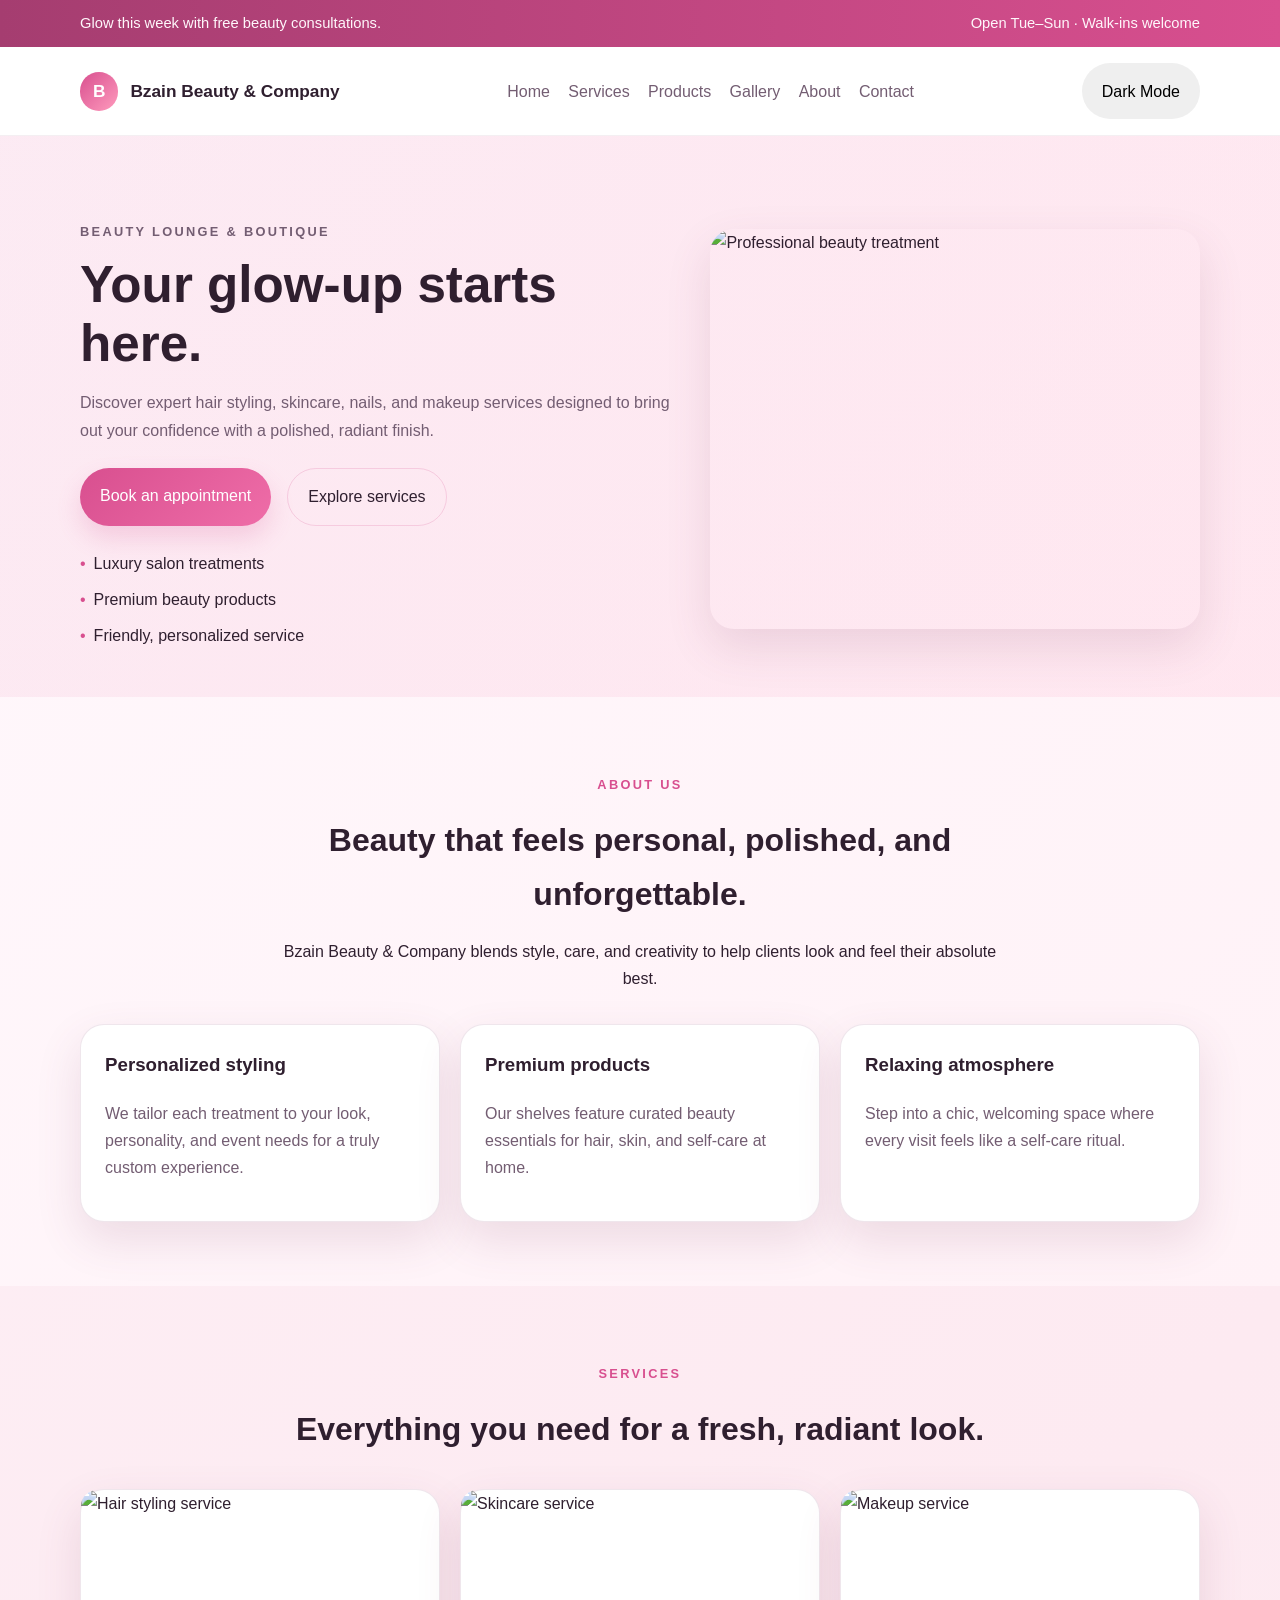
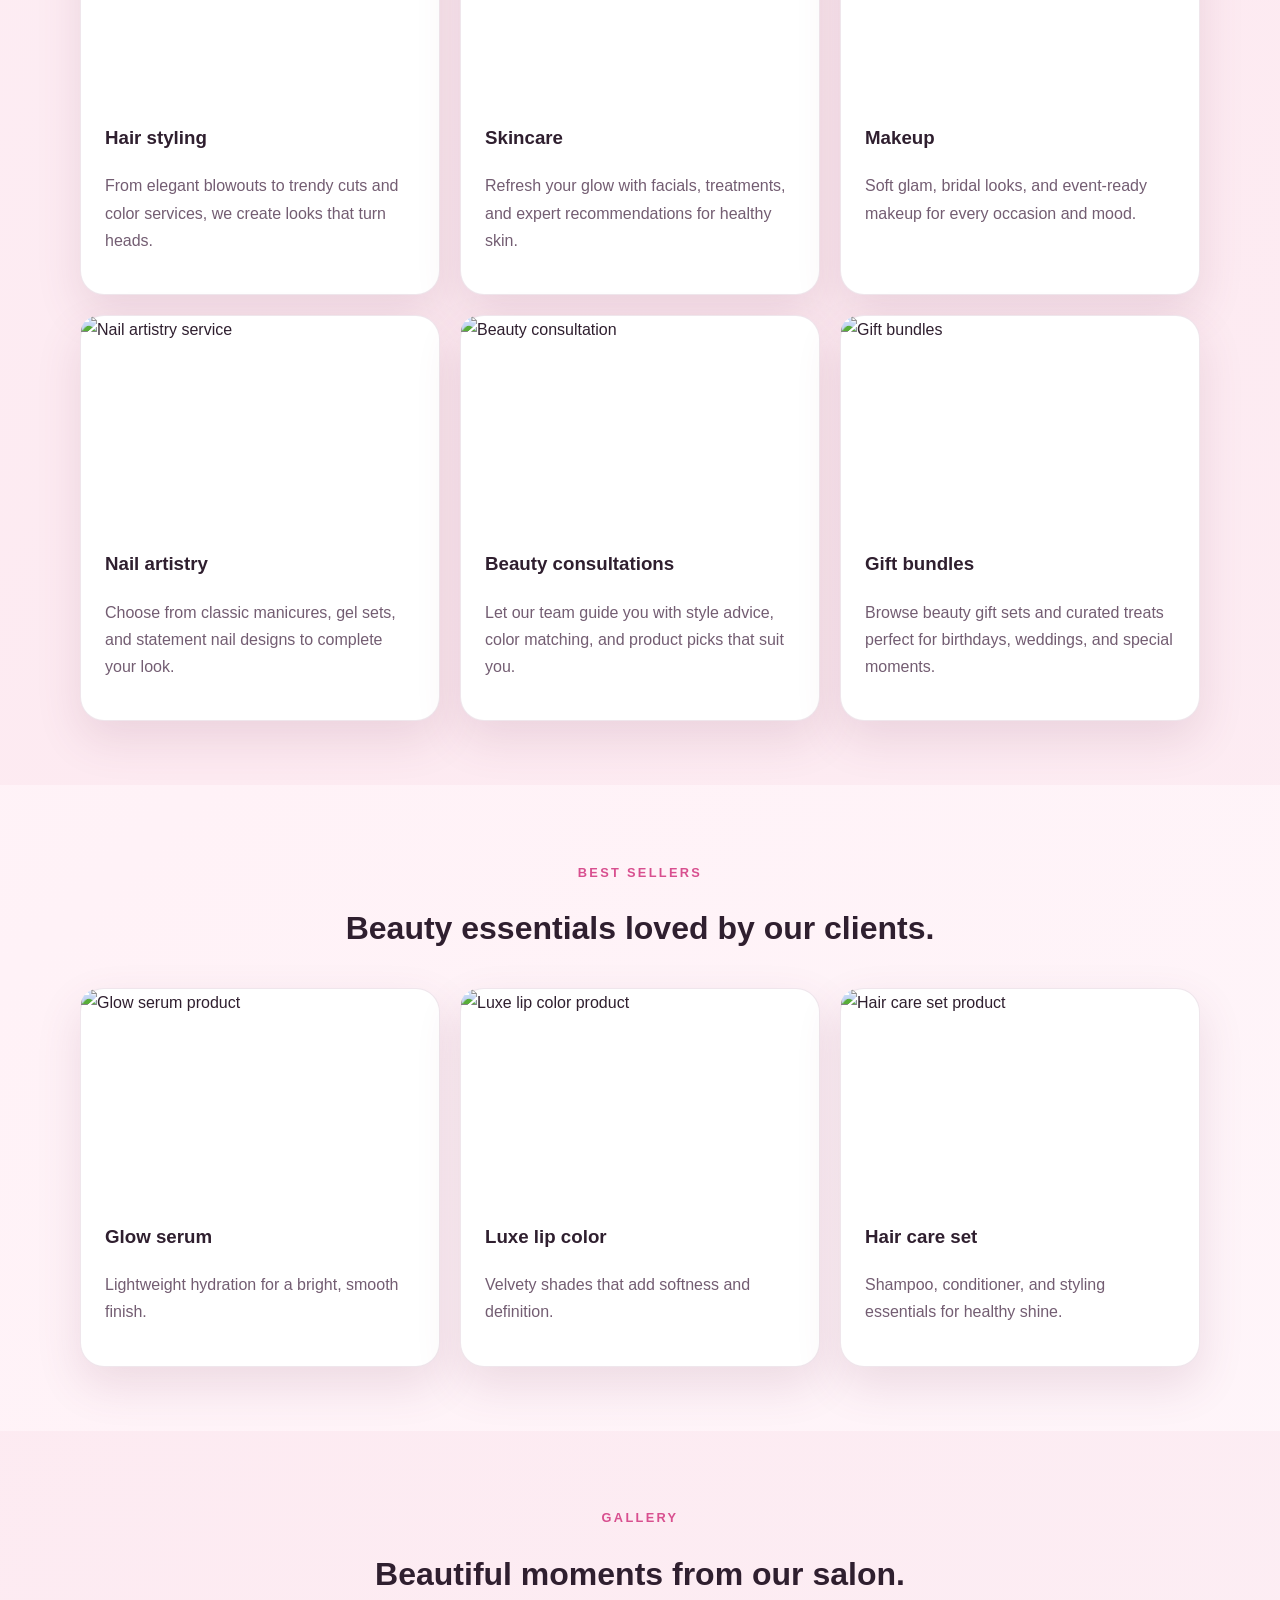
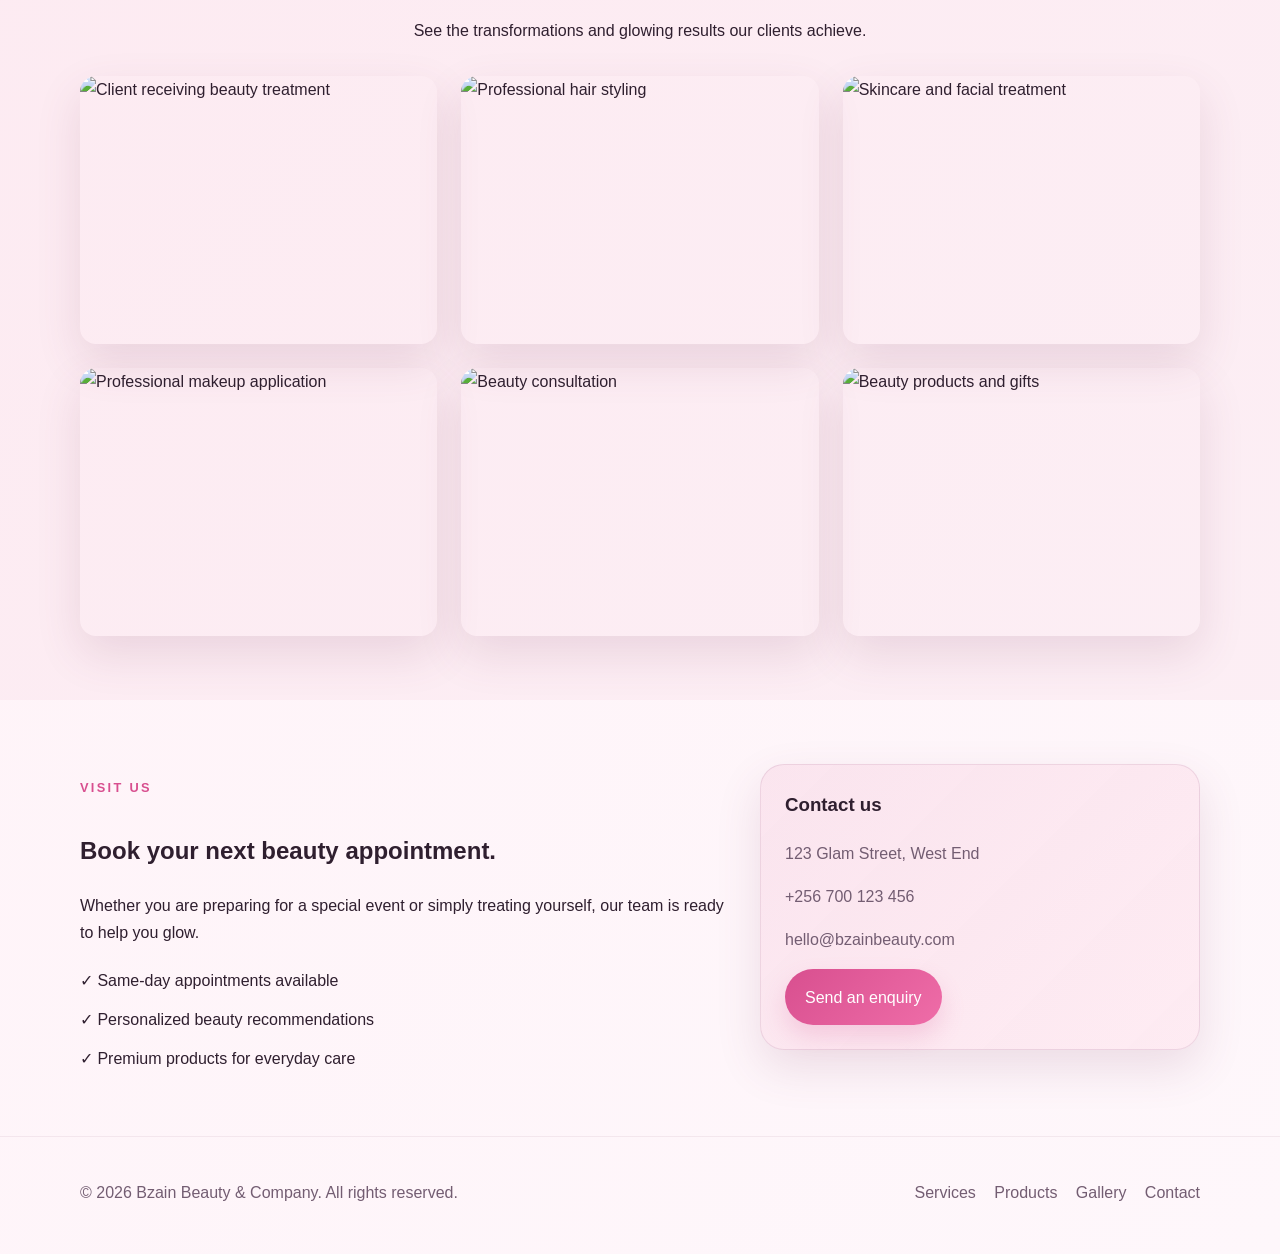
==== index.html @ 94d3f404 "Add files via upload" ====
<!DOCTYPE html>
<html lang="en">
  <head>
    <meta charset="UTF-8" />
    <meta name="viewport" content="width=device-width, initial-scale=1.0" />
    <title>Bzain Beauty & Company</title>
    <link rel="stylesheet" href="styles.css" />
  </head>
  <body>
    <div class="topbar">
      <div class="container topbar-inner">
        <span>Glow this week with free beauty consultations.</span>
        <span>Open Tue–Sun · Walk-ins welcome</span>
      </div>
    </div>

    <header class="site-header">
      <div class="container header-inner">
        <a href="#home" class="brand">
          <span class="brand-mark">B</span>
          <span>Bzain Beauty &amp; Company</span>
        </a>
        <nav class="nav-links" aria-label="Primary navigation">
          <a href="#home">Home</a>
          <a href="#services">Services</a>
          <a href="#products">Products</a>
          <a href="#gallery">Gallery</a>
          <a href="#about">About</a>
          <a href="#contact">Contact</a>
        </nav>
        <button class="cta-btn" id="themeToggle">Dark Mode</button>
      </div>
    </header>

    <main id="home">
      <section class="hero">
        <div class="container hero-grid">
          <div class="hero-copy">
            <p class="eyebrow">Beauty lounge & boutique</p>
            <h1>Your glow-up starts here.</h1>
            <p>
              Discover expert hair styling, skincare, nails, and makeup services designed to bring out
              your confidence with a polished, radiant finish.
            </p>
            <div class="hero-actions">
              <a href="#contact" class="btn btn-primary">Book an appointment</a>
              <a href="#services" class="btn btn-secondary">Explore services</a>
            </div>
            <ul class="hero-list">
              <li>Luxury salon treatments</li>
              <li>Premium beauty products</li>
              <li>Friendly, personalized service</li>
            </ul>
          </div>

          <div class="hero-panel">
            <img src="https://images.unsplash.com/photo-1570158268183-d296b2892211?w=600&h=400&fit=crop" alt="Professional beauty treatment" class="hero-image" />
          </div>
        </div>
      </section>

      <section class="section" id="about">
        <div class="container section-heading">
          <p class="eyebrow">About us</p>
          <h2>Beauty that feels personal, polished, and unforgettable.</h2>
          <p>
            Bzain Beauty &amp; Company blends style, care, and creativity to help clients look and feel their absolute best.
          </p>
        </div>
        <div class="container about-grid">
          <article class="info-card">
            <h3>Personalized styling</h3>
            <p>We tailor each treatment to your look, personality, and event needs for a truly custom experience.</p>
          </article>
          <article class="info-card">
            <h3>Premium products</h3>
            <p>Our shelves feature curated beauty essentials for hair, skin, and self-care at home.</p>
          </article>
          <article class="info-card">
            <h3>Relaxing atmosphere</h3>
            <p>Step into a chic, welcoming space where every visit feels like a self-care ritual.</p>
          </article>
        </div>
      </section>

      <section class="section section-alt" id="services">
        <div class="container section-heading">
          <p class="eyebrow">Services</p>
          <h2>Everything you need for a fresh, radiant look.</h2>
        </div>
        <div class="container cards-grid">
          <article class="program-card">
            <img src="https://images.unsplash.com/photo-1515886657613-9f3515b0c78f?w=400&h=300&fit=crop" alt="Hair styling service" class="card-image" />
            <h3>Hair styling</h3>
            <p>From elegant blowouts to trendy cuts and color services, we create looks that turn heads.</p>
          </article>
          <article class="program-card">
            <img src="https://images.unsplash.com/photo-1552880954-842b63c91d4a?w=400&h=300&fit=crop" alt="Skincare service" class="card-image" />
            <h3>Skincare</h3>
            <p>Refresh your glow with facials, treatments, and expert recommendations for healthy skin.</p>
          </article>
          <article class="program-card">
            <img src="https://images.unsplash.com/photo-1598827166235-91fef8609e94?w=400&h=300&fit=crop" alt="Makeup service" class="card-image" />
            <h3>Makeup</h3>
            <p>Soft glam, bridal looks, and event-ready makeup for every occasion and mood.</p>
          </article>
          <article class="program-card">
            <img src="https://images.unsplash.com/photo-1604654894610-df63bc536371?w=400&h=300&fit=crop" alt="Nail artistry service" class="card-image" />
            <h3>Nail artistry</h3>
            <p>Choose from classic manicures, gel sets, and statement nail designs to complete your look.</p>
          </article>
          <article class="program-card">
            <img src="https://images.unsplash.com/photo-1590654175212-53ee9e01a451?w=400&h=300&fit=crop" alt="Beauty consultation" class="card-image" />
            <h3>Beauty consultations</h3>
            <p>Let our team guide you with style advice, color matching, and product picks that suit you.</p>
          </article>
          <article class="program-card">
            <img src="https://images.unsplash.com/photo-1599643478518-a784e5dc4c8f?w=400&h=300&fit=crop" alt="Gift bundles" class="card-image" />
            <h3>Gift bundles</h3>
            <p>Browse beauty gift sets and curated treats perfect for birthdays, weddings, and special moments.</p>
          </article>
        </div>
      </section>

      <section class="section" id="products">
        <div class="container section-heading">
          <p class="eyebrow">Best sellers</p>
          <h2>Beauty essentials loved by our clients.</h2>
        </div>
        <div class="container cards-grid">
          <article class="program-card">
            <img src="https://images.unsplash.com/photo-1556228578-8c89e6adf883?w=400&h=300&fit=crop" alt="Glow serum product" class="card-image" />
            <h3>Glow serum</h3>
            <p>Lightweight hydration for a bright, smooth finish.</p>
          </article>
          <article class="program-card">
            <img src="https://images.unsplash.com/photo-1599599810694-e3517b5d7c1f?w=400&h=300&fit=crop" alt="Luxe lip color product" class="card-image" />
            <h3>Luxe lip color</h3>
            <p>Velvety shades that add softness and definition.</p>
          </article>
          <article class="program-card">
            <img src="https://images.unsplash.com/photo-1535632066927-ab7c9ab60908?w=400&h=300&fit=crop" alt="Hair care set product" class="card-image" />
            <h3>Hair care set</h3>
            <p>Shampoo, conditioner, and styling essentials for healthy shine.</p>
          </article>
        </div>
      </section>

      <section class="section section-alt" id="gallery">
        <div class="container section-heading">
          <p class="eyebrow">Gallery</p>
          <h2>Beautiful moments from our salon.</h2>
          <p>See the transformations and glowing results our clients achieve.</p>
        </div>
        <div class="container gallery-grid">
          <div class="gallery-item">
            <img src="https://images.unsplash.com/photo-1570158268183-d296b2892211?w=600&h=400&fit=crop" alt="Client receiving beauty treatment" />
          </div>
          <div class="gallery-item">
            <img src="https://images.unsplash.com/photo-1515886657613-9f3515b0c78f?w=600&h=400&fit=crop" alt="Professional hair styling" />
          </div>
          <div class="gallery-item">
            <img src="https://images.unsplash.com/photo-1552880954-842b63c91d4a?w=600&h=400&fit=crop" alt="Skincare and facial treatment" />
          </div>
          <div class="gallery-item">
            <img src="https://images.unsplash.com/photo-1598827166235-91fef8609e94?w=600&h=400&fit=crop" alt="Professional makeup application" />
          </div>
          <div class="gallery-item">
            <img src="https://images.unsplash.com/photo-1590654175212-53ee9e01a451?w=600&h=400&fit=crop" alt="Beauty consultation" />
          </div>
          <div class="gallery-item">
            <img src="https://images.unsplash.com/photo-1599643478518-a784e5dc4c8f?w=600&h=400&fit=crop" alt="Beauty products and gifts" />
          </div>
        </div>
      </section>

      <section class="section" id="contact">
        <div class="container admissions-grid">
          <div>
            <p class="eyebrow">Visit us</p>
            <h2>Book your next beauty appointment.</h2>
            <p>
              Whether you are preparing for a special event or simply treating yourself, our team is ready to help you glow.
            </p>
            <div class="check-list">
              <div>✓ Same-day appointments available</div>
              <div>✓ Personalized beauty recommendations</div>
              <div>✓ Premium products for everyday care</div>
            </div>
          </div>
          <div class="contact-card">
            <h3>Contact us</h3>
            <p>123 Glam Street, West End</p>
            <p>+256 700 123 456</p>
            <p>hello@bzainbeauty.com</p>
            <a href="mailto:hello@bzainbeauty.com" class="btn btn-primary">Send an enquiry</a>
          </div>
        </div>
      </section>
    </main>

    <footer class="site-footer">
      <div class="container footer-inner">
        <p>© <span id="year"></span> Bzain Beauty &amp; Company. All rights reserved.</p>
        <nav class="footer-nav" aria-label="Footer navigation">
          <a href="#services">Services</a>
          <a href="#products">Products</a>
          <a href="#gallery">Gallery</a>
          <a href="#contact">Contact</a>
        </nav>
      </div>
    </footer>

    <script src="script.js"></script>
  </body>
</html>
---- styles.css ----
:root {
  --bg: #fff8fc;
  --surface: #ffffff;
  --text: #2f1f2f;
  --muted: #735d72;
  --primary: #d84f8f;
  --primary-dark: #b73a73;
  --accent: #ff9bbd;
  --border: rgba(120, 55, 96, 0.12);
  --shadow: 0 18px 45px rgba(127, 62, 102, 0.14);
}

* {
  box-sizing: border-box;
}

html {
  scroll-behavior: smooth;
}

body {
  margin: 0;
  font-family: "Segoe UI", Tahoma, Geneva, Verdana, sans-serif;
  background: linear-gradient(135deg, #fff8fc 0%, #fff2f7 45%, #fef7fb 100%);
  color: var(--text);
  line-height: 1.7;
}

a {
  color: inherit;
}

img {
  max-width: 100%;
  display: block;
}

button {
  font: inherit;
}

.container {
  width: min(1120px, calc(100% - 2rem));
  margin: 0 auto;
}

.topbar {
  background: linear-gradient(90deg, #a53d70, #d84f8f);
  color: #fff7fb;
  font-size: 0.92rem;
}

.topbar-inner {
  display: flex;
  justify-content: space-between;
  gap: 1rem;
  padding: 0.7rem 0;
  flex-wrap: wrap;
}

.site-header {
  position: sticky;
  top: 0;
  z-index: 20;
  background: rgba(255, 255, 255, 0.92);
  backdrop-filter: blur(10px);
  border-bottom: 1px solid rgba(120, 55, 96, 0.08);
}

.header-inner {
  display: flex;
  align-items: center;
  justify-content: space-between;
  gap: 1rem;
  padding: 1rem 0;
}

.brand {
  display: inline-flex;
  align-items: center;
  gap: 0.75rem;
  text-decoration: none;
  font-weight: 700;
  font-size: 1.08rem;
}

.brand-mark {
  display: grid;
  place-items: center;
  width: 2.4rem;
  height: 2.4rem;
  border-radius: 50%;
  background: linear-gradient(135deg, var(--primary), var(--accent));
  color: white;
}

.nav-links,
.footer-nav {
  display: flex;
  gap: 1.15rem;
  flex-wrap: wrap;
}

.nav-links a,
.footer-nav a {
  color: var(--muted);
  text-decoration: none;
}

.cta-btn,
.btn {
  border: none;
  cursor: pointer;
  border-radius: 999px;
  padding: 0.9rem 1.25rem;
  display: inline-block;
  text-decoration: none;
  transition: transform 0.2s ease, box-shadow 0.2s ease, background-color 0.2s ease;
}

.cta-btn:hover,
.btn:hover {
  transform: translateY(-1px);
}

.btn-primary {
  background: linear-gradient(135deg, var(--primary), #ef6da8);
  color: white;
  box-shadow: 0 12px 24px rgba(216, 79, 143, 0.2);
}

.btn-primary:hover {
  background: var(--primary-dark);
}

.btn-secondary {
  background: transparent;
  color: var(--text);
  border: 1px solid rgba(216, 79, 143, 0.2);
}

.hero {
  padding: 4.5rem 0 3rem;
  background: linear-gradient(120deg, rgba(216, 79, 143, 0.08), rgba(255, 155, 189, 0.14));
}

.hero-grid {
  display: grid;
  grid-template-columns: 1.1fr 0.9fr;
  gap: 2rem;
  align-items: center;
}

.eyebrow {
  text-transform: uppercase;
  letter-spacing: 0.18em;
  color: var(--primary);
  font-size: 0.8rem;
  margin-bottom: 0.8rem;
  display: inline-block;
  font-weight: 700;
}

.hero-copy h1 {
  font-size: clamp(2.3rem, 4vw, 3.5rem);
  line-height: 1.15;
  margin: 0 0 1rem;
}

.hero-copy p {
  color: var(--muted);
  max-width: 44rem;
}

.hero-actions {
  display: flex;
  gap: 1rem;
  flex-wrap: wrap;
  margin: 1.5rem 0;
}

.hero-list {
  list-style: none;
  padding: 0;
  margin: 0;
  display: grid;
  gap: 0.55rem;
  color: var(--text);
}

.hero-list li::before {
  content: "•";
  color: var(--primary);
  margin-right: 0.5rem;
}

.hero-panel {
  display: grid;
  gap: 1rem;
}

.stats-card,
.hero-highlight,
.info-card,
.program-card,
.contact-card {
  background: var(--surface);
  border: 1px solid var(--border);
  border-radius: 24px;
  box-shadow: var(--shadow);
}

.stats-card {
  display: grid;
  grid-template-columns: repeat(3, minmax(0, 1fr));
  padding: 1.25rem;
  gap: 1rem;
}

.stats-card div {
  display: grid;
  gap: 0.25rem;
}

.stats-card strong {
  font-size: 1.35rem;
  color: var(--primary);
}

.hero-highlight {
  padding: 1.4rem 1.5rem;
  background: linear-gradient(135deg, rgba(216, 79, 143, 0.11), rgba(255, 155, 189, 0.12));
}

.hero-highlight h3 {
  margin-top: 0;
  margin-bottom: 0.5rem;
}

.section {
  padding: 4rem 0;
}

.section-alt {
  background: rgba(216, 79, 143, 0.05);
}

.section-heading {
  text-align: center;
  max-width: 46rem;
  margin: 0 auto 2rem;
}

.section-heading h2 {
  margin: 0.3rem 0 0.7rem;
  font-size: clamp(1.8rem, 2.5vw, 2.4rem);
}

.about-grid,
.cards-grid,
.admissions-grid {
  display: grid;
  gap: 1.25rem;
}

.about-grid {
  grid-template-columns: repeat(3, minmax(0, 1fr));
}

.info-card,
.program-card,
.contact-card {
  padding: 1.5rem;
}

.cards-grid {
  grid-template-columns: repeat(3, minmax(0, 1fr));
}

.program-card h3,
.info-card h3,
.contact-card h3 {
  margin-top: 0;
}

.program-card p,
.info-card p,
.contact-card p {
  color: var(--muted);
}

.admissions-grid {
  grid-template-columns: 1.2fr 0.8fr;
  align-items: start;
}

.check-list {
  display: grid;
  gap: 0.75rem;
  margin-top: 1.25rem;
  color: var(--text);
}

.contact-card {
  background: linear-gradient(135deg, rgba(216, 79, 143, 0.1), rgba(255, 155, 189, 0.12));
}

.site-footer {
  padding: 1.6rem 0 2rem;
  border-top: 1px solid rgba(120, 55, 96, 0.08);
}

.footer-inner {
  display: flex;
  justify-content: space-between;
  align-items: center;
  gap: 1rem;
  flex-wrap: wrap;
  color: var(--muted);
}

.dark-mode {
  --bg: #1a1017;
  --surface: #26141f;
  --text: #fff3f8;
  --muted: #e0b8c8;
  --border: rgba(255, 255, 255, 0.09);
  background: #1a1017;
}

.dark-mode .site-header,
.dark-mode .topbar,
.dark-mode .site-footer {
  background: #140b11;
}

.dark-mode .site-header {
  border-color: rgba(255, 255, 255, 0.08);
}

.dark-mode .btn-secondary {
  border-color: rgba(255, 255, 255, 0.16);
}

/* Hero Image */
.hero-image {
  width: 100%;
  height: 400px;
  object-fit: cover;
  border-radius: 24px;
  box-shadow: var(--shadow);
}

/* Card Images */
.card-image {
  width: 100%;
  height: 220px;
  object-fit: cover;
  border-radius: 16px 16px 0 0;
  margin: -1.5rem -1.5rem 0.75rem -1.5rem;
}

/* Gallery Grid */
.gallery-grid {
  display: grid;
  grid-template-columns: repeat(3, minmax(0, 1fr));
  gap: 1.5rem;
}

.gallery-item {
  overflow: hidden;
  border-radius: 16px;
  box-shadow: var(--shadow);
  transition: transform 0.3s ease, box-shadow 0.3s ease;
  aspect-ratio: 4 / 3;
}

.gallery-item:hover {
  transform: translateY(-4px);
  box-shadow: 0 24px 48px rgba(127, 62, 102, 0.2);
}

.gallery-item img {
  width: 100%;
  height: 100%;
  object-fit: cover;
}

@media (max-width: 900px) {
  .hero-grid,
  .about-grid,
  .cards-grid,
  .admissions-grid,
  .gallery-grid {
    grid-template-columns: 1fr;
  }

  .gallery-grid {
    grid-template-columns: repeat(2, minmax(0, 1fr));
  }
}

@media (max-width: 680px) {
  .header-inner {
    flex-direction: column;
    align-items: flex-start;
  }

  .nav-links {
    width: 100%;
    justify-content: space-between;
  }

  .topbar-inner {
    flex-direction: column;
  }

  .stats-card {
    grid-template-columns: 1fr;
  }

  .gallery-grid {
    grid-template-columns: 1fr;
    gap: 1rem;
  }

  .hero-image {
    height: 300px;
  }
}
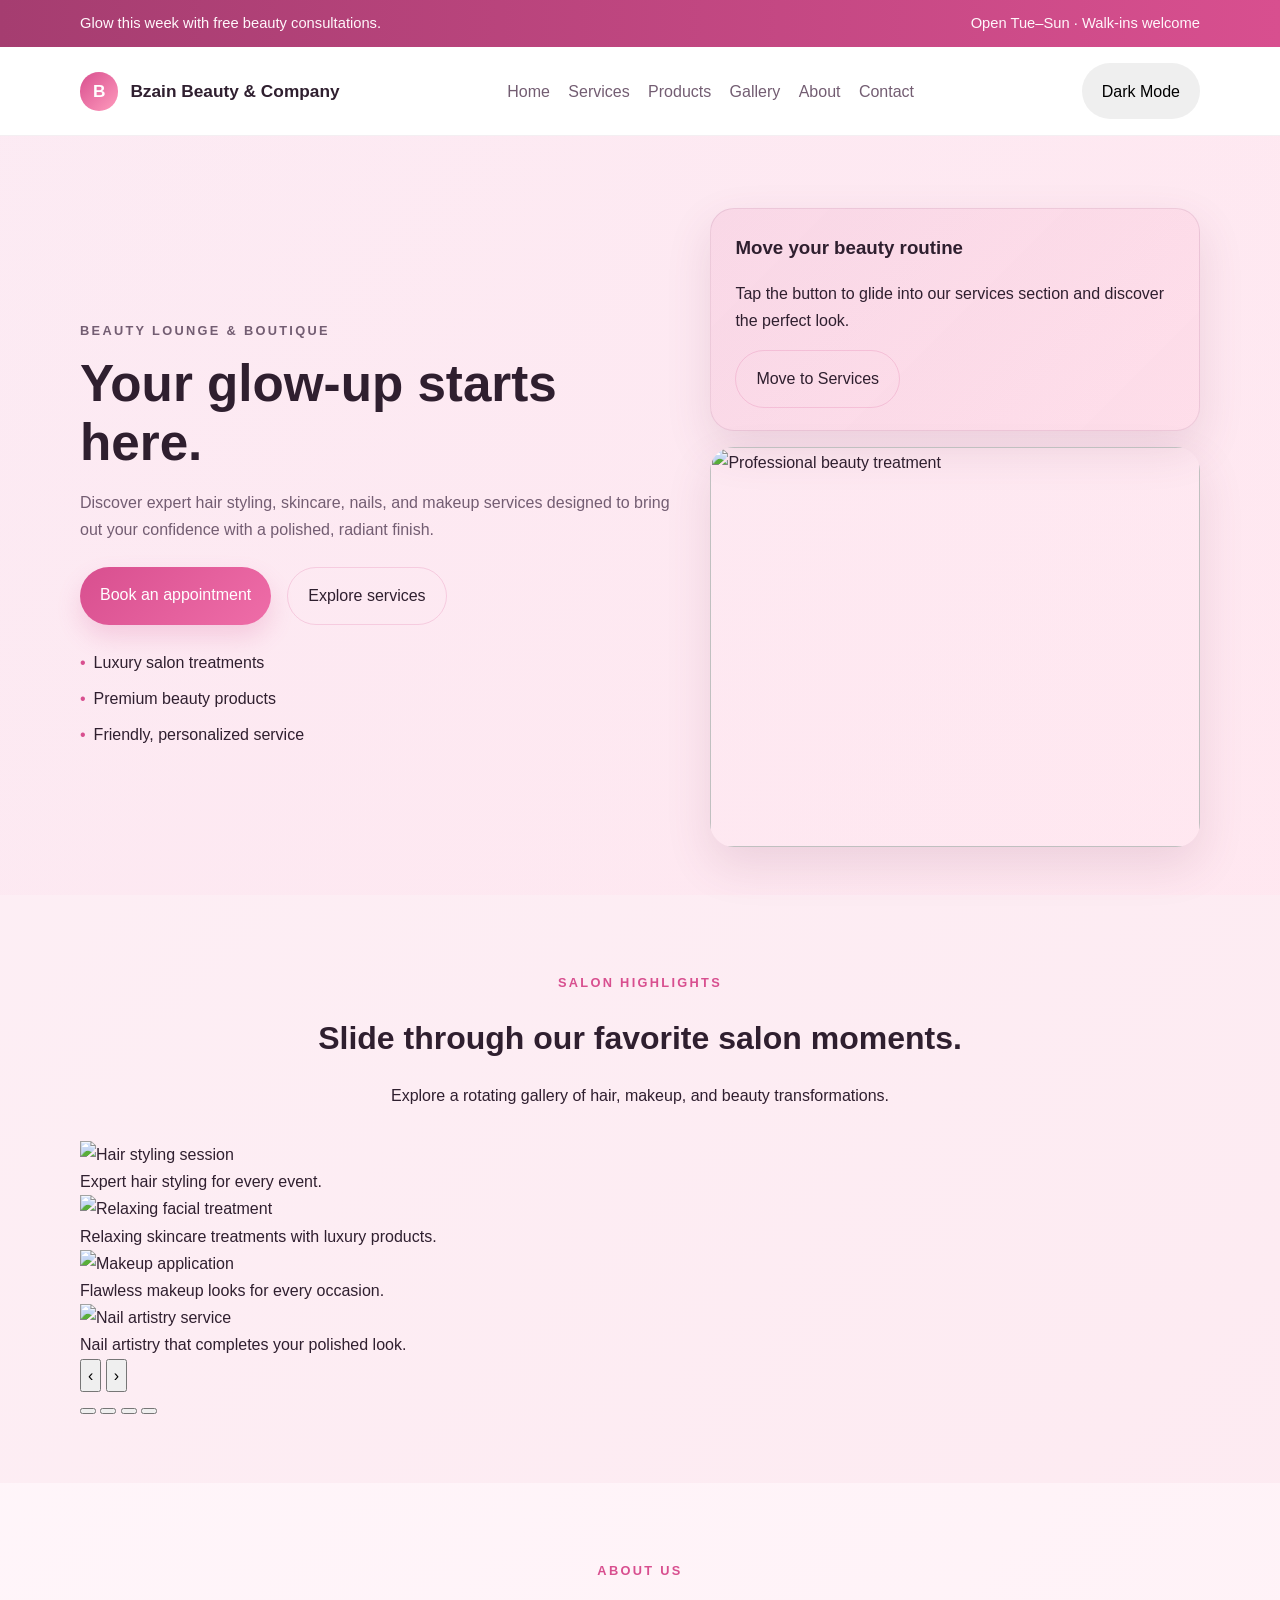
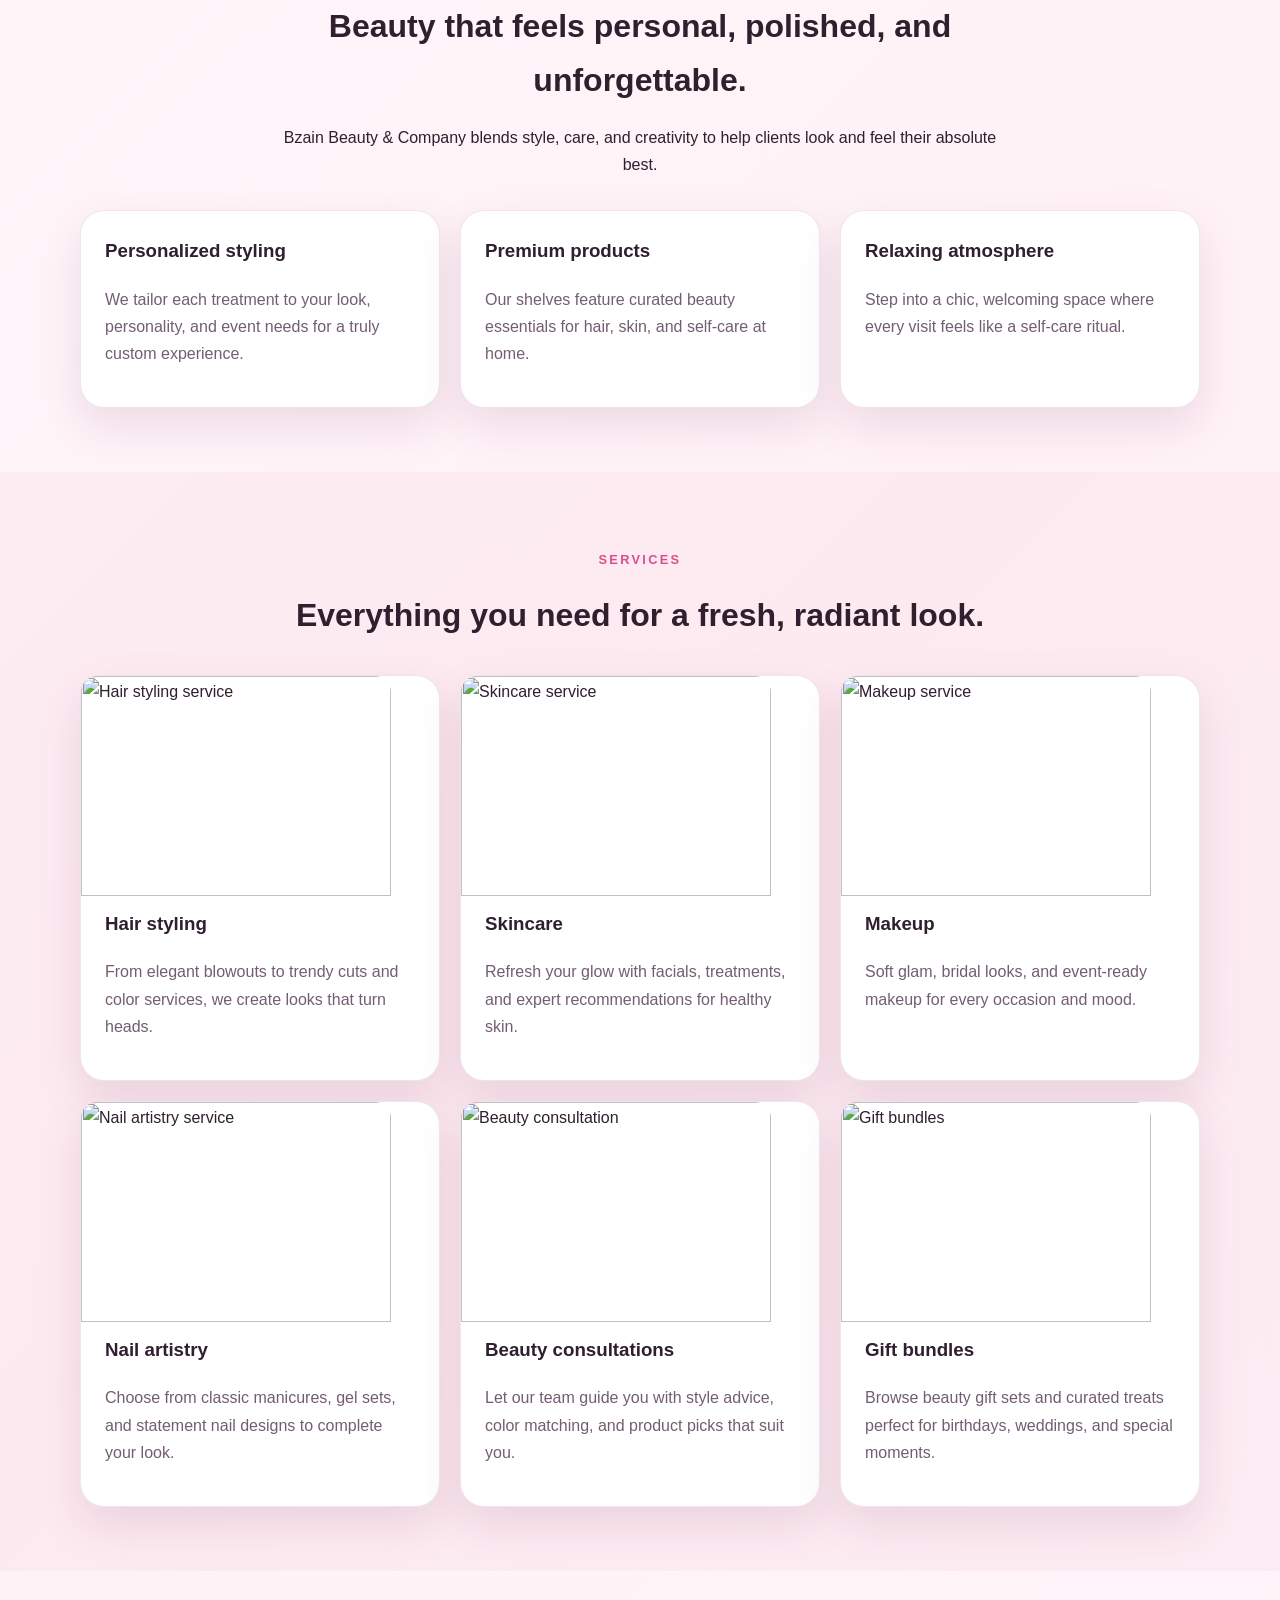
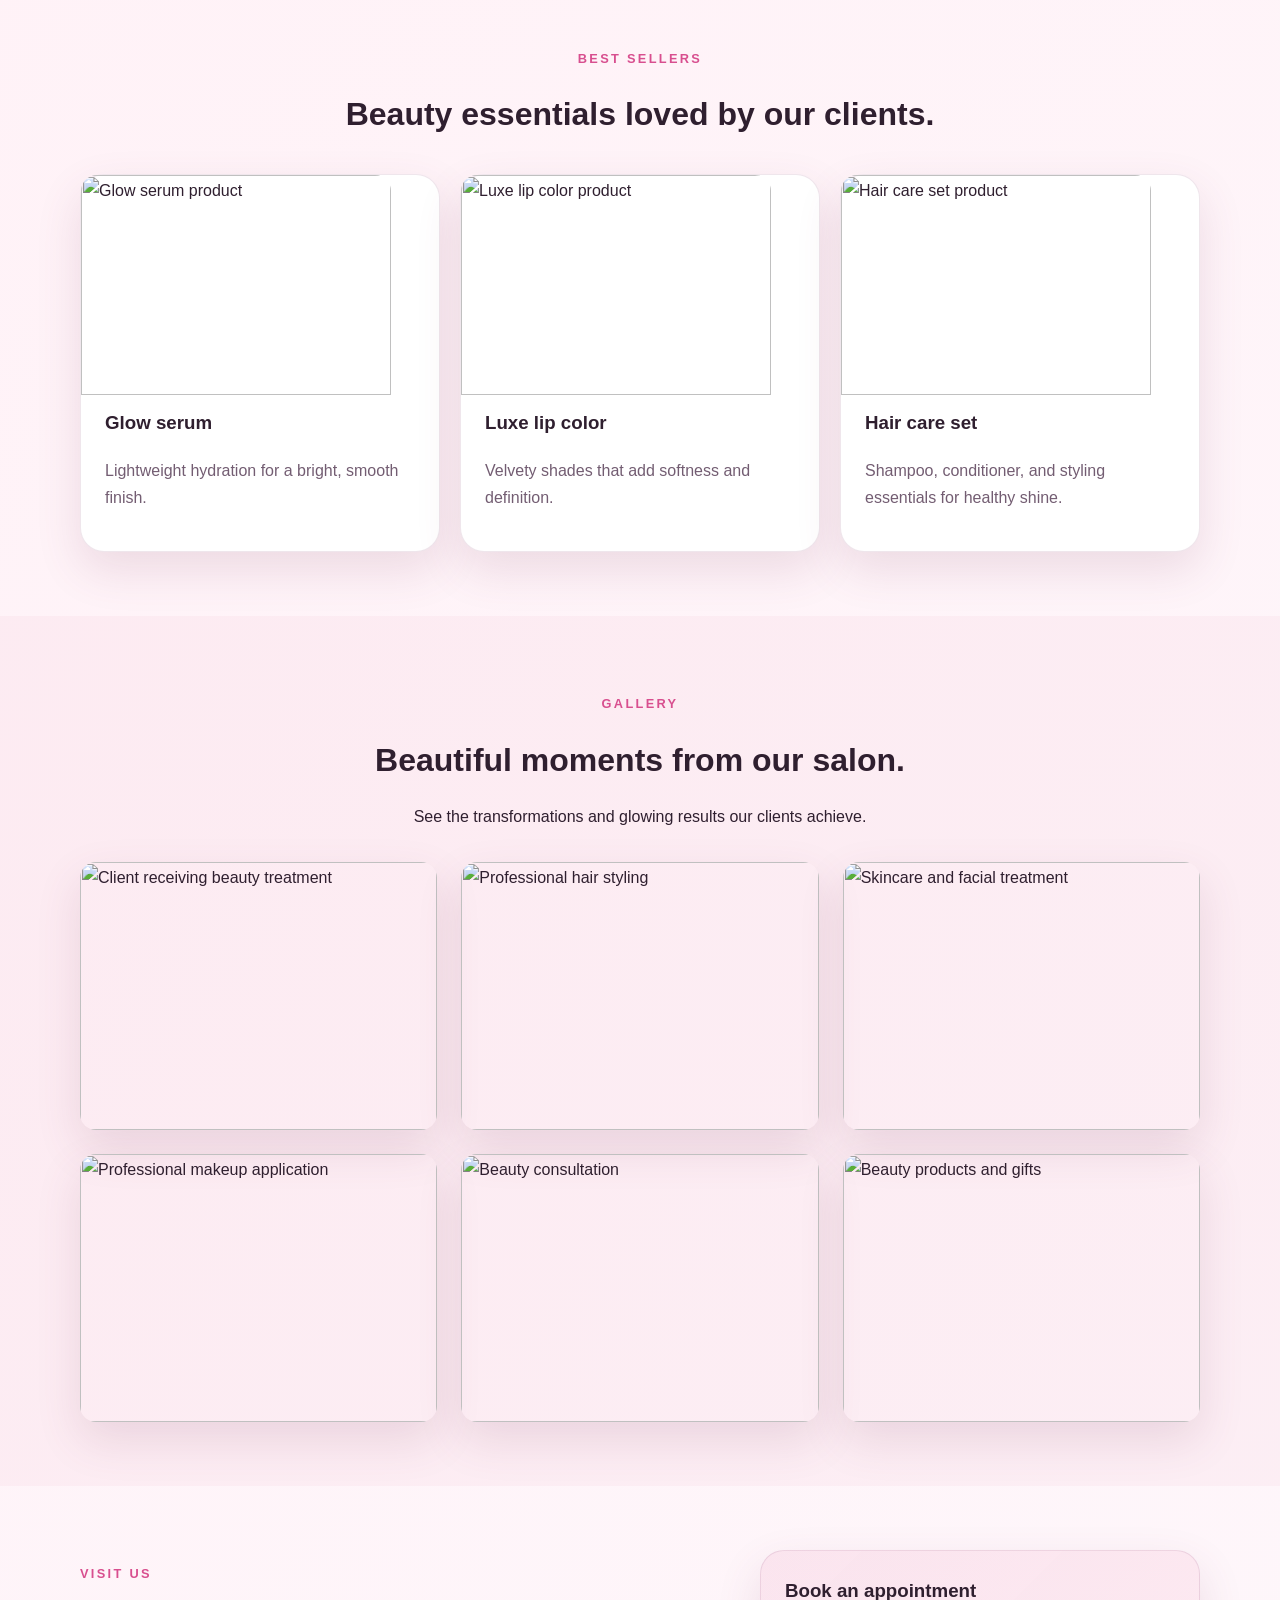
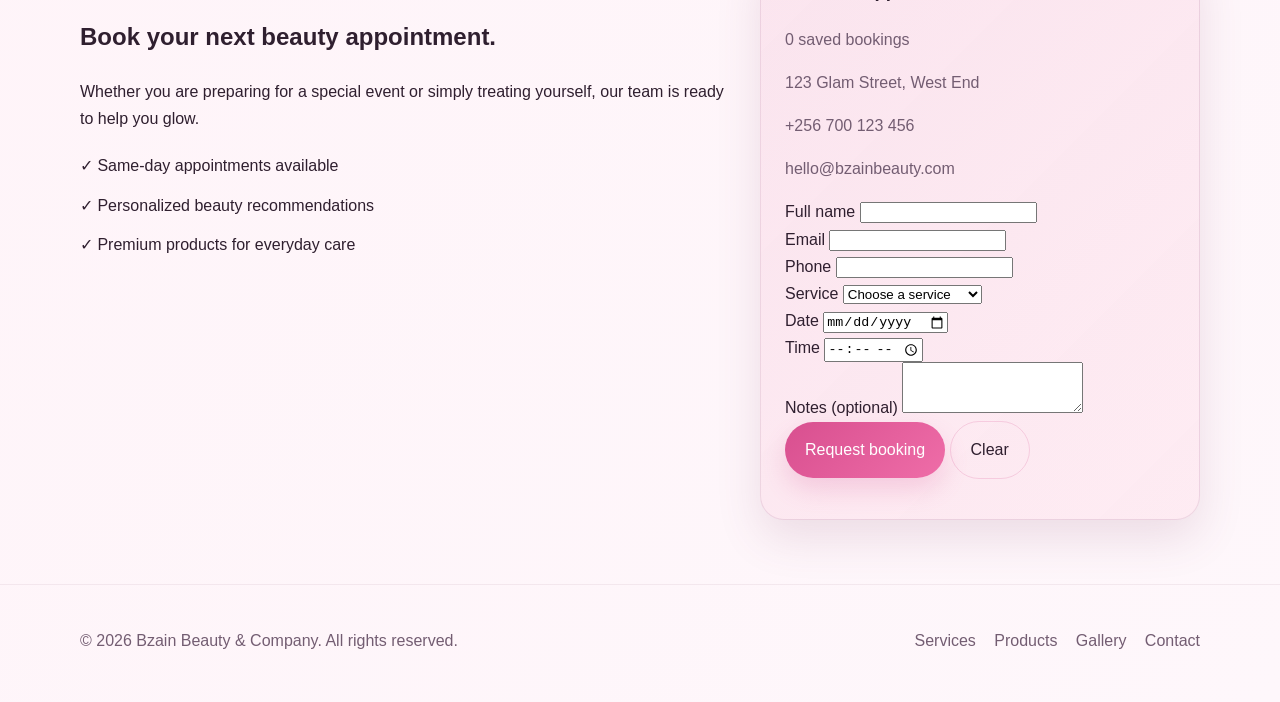
==== commit bc76e9c2: "Add files via upload" ====
--- a/index.html
+++ b/index.html
@@ -1,4 +1,4 @@
-<!DOCTYPE html>
+<!DOCTYPE html
 <html lang="en">
   <head>
     <meta charset="UTF-8" />
@@ -53,8 +53,49 @@
             </ul>
           </div>
 
-          <div class="hero-panel">
+          <div class="hero-panel reveal">
+            <div class="hero-highlight">
+              <h3>Move your beauty routine</h3>
+              <p>Tap the button to glide into our services section and discover the perfect look.</p>
+              <button id="moveButton" class="btn btn-secondary">Move to Services</button>
+            </div>
             <img src="https://images.unsplash.com/photo-1570158268183-d296b2892211?w=600&h=400&fit=crop" alt="Professional beauty treatment" class="hero-image" />
+          </div>
+        </div>
+      </section>
+
+      <section class="section section-alt" id="photo-slider">
+        <div class="container section-heading">
+          <p class="eyebrow">Salon highlights</p>
+          <h2>Slide through our favorite salon moments.</h2>
+          <p>Explore a rotating gallery of hair, makeup, and beauty transformations.</p>
+        </div>
+        <div class="container slider reveal">
+          <div class="slider-track">
+            <div class="slide active">
+              <img src="https://images.unsplash.com/photo-1515886657613-9f3515b0c78f?w=900&h=560&fit=crop" alt="Hair styling session" />
+              <div class="slide-caption">Expert hair styling for every event.</div>
+            </div>
+            <div class="slide">
+              <img src="https://images.unsplash.com/photo-1552880954-842b63c91d4a?w=900&h=560&fit=crop" alt="Relaxing facial treatment" />
+              <div class="slide-caption">Relaxing skincare treatments with luxury products.</div>
+            </div>
+            <div class="slide">
+              <img src="https://images.unsplash.com/photo-1598827166235-91fef8609e94?w=900&h=560&fit=crop" alt="Makeup application" />
+              <div class="slide-caption">Flawless makeup looks for every occasion.</div>
+            </div>
+            <div class="slide">
+              <img src="https://images.unsplash.com/photo-1590654175212-53ee9e01a451?w=900&h=560&fit=crop" alt="Nail artistry service" />
+              <div class="slide-caption">Nail artistry that completes your polished look.</div>
+            </div>
+          </div>
+          <button class="slider-nav prev" aria-label="Previous slide">‹</button>
+          <button class="slider-nav next" aria-label="Next slide">›</button>
+          <div class="slider-dots">
+            <button class="dot active" data-index="0" aria-label="Slide 1"></button>
+            <button class="dot" data-index="1" aria-label="Slide 2"></button>
+            <button class="dot" data-index="2" aria-label="Slide 3"></button>
+            <button class="dot" data-index="3" aria-label="Slide 4"></button>
           </div>
         </div>
       </section>
@@ -189,11 +230,62 @@
             </div>
           </div>
           <div class="contact-card">
-            <h3>Contact us</h3>
+            <h3>Book an appointment</h3>
+            <p id="bookingCount" class="booking-count">0 saved bookings</p>
             <p>123 Glam Street, West End</p>
             <p>+256 700 123 456</p>
             <p>hello@bzainbeauty.com</p>
-            <a href="mailto:hello@bzainbeauty.com" class="btn btn-primary">Send an enquiry</a>
+            <form id="bookingForm" class="booking-form" novalidate>
+              <div class="form-row">
+                <label for="name">Full name</label>
+                <input id="name" name="name" type="text" required />
+              </div>
+
+              <div class="form-row">
+                <label for="email">Email</label>
+                <input id="email" name="email" type="email" required />
+              </div>
+
+              <div class="form-row">
+                <label for="phone">Phone</label>
+                <input id="phone" name="phone" type="tel" required />
+              </div>
+
+              <div class="form-row">
+                <label for="service">Service</label>
+                <select id="service" name="service" required>
+                  <option value="">Choose a service</option>
+                  <option>Hair styling</option>
+                  <option>Skincare</option>
+                  <option>Makeup</option>
+                  <option>Nail artistry</option>
+                  <option>Beauty consultation</option>
+                </select>
+              </div>
+
+              <div class="form-row form-grid">
+                <div>
+                  <label for="date">Date</label>
+                  <input id="date" name="date" type="date" required />
+                </div>
+                <div>
+                  <label for="time">Time</label>
+                  <input id="time" name="time" type="time" required />
+                </div>
+              </div>
+
+              <div class="form-row">
+                <label for="notes">Notes (optional)</label>
+                <textarea id="notes" name="notes" rows="3"></textarea>
+              </div>
+
+              <div class="form-actions">
+                <button type="submit" class="btn btn-primary">Request booking</button>
+                <button type="button" id="clearForm" class="btn btn-secondary">Clear</button>
+              </div>
+
+              <div id="formMessage" class="form-message" role="status" aria-live="polite"></div>
+            </form>
           </div>
         </div>
       </section>
